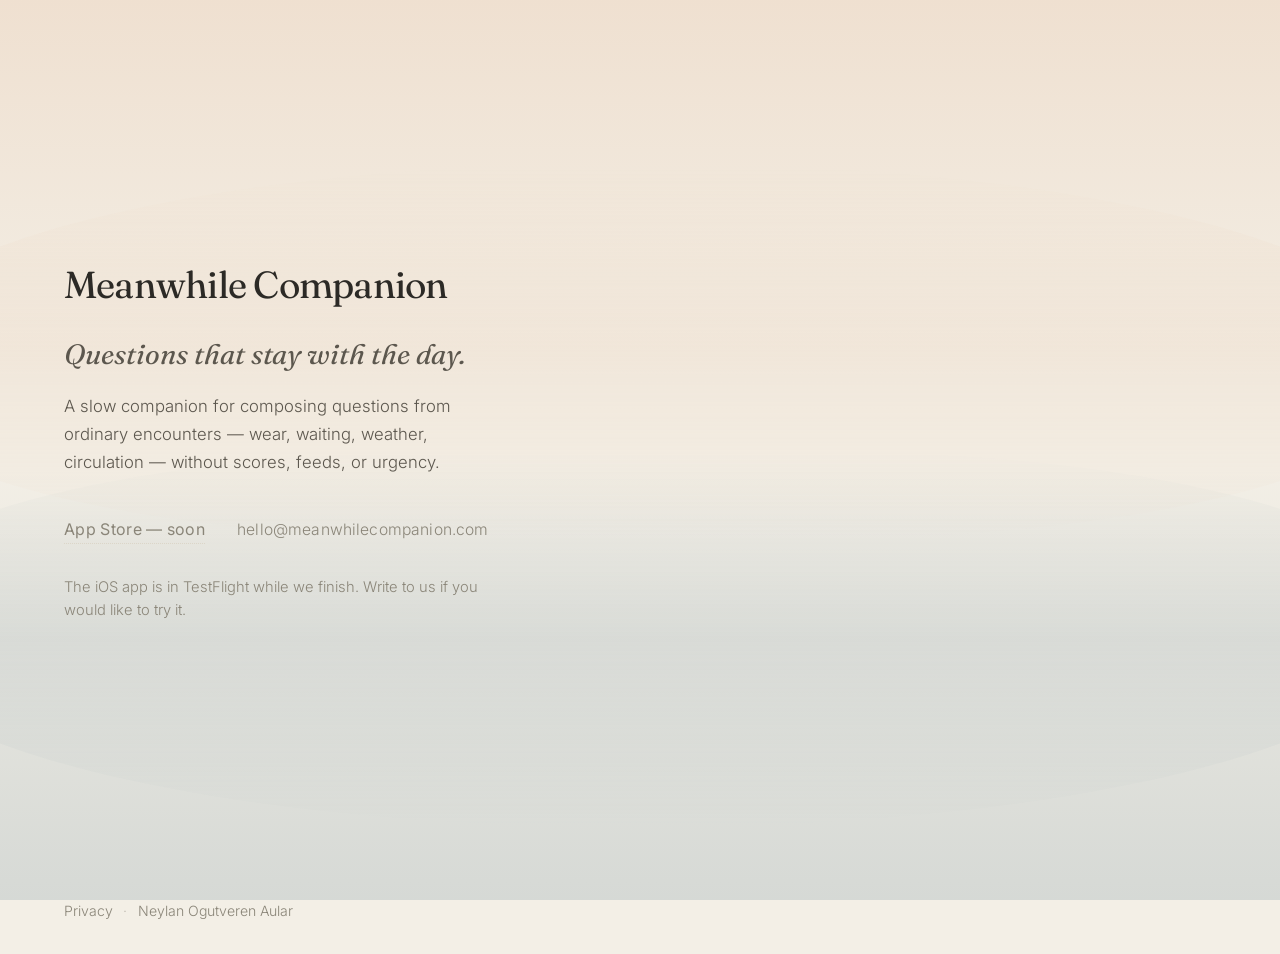
==== index.html @ e1fcdea3 "Add Meanwhile Companion site" ====
<!DOCTYPE html>
<html lang="en">
<head>
  <meta charset="UTF-8" />
  <meta name="viewport" content="width=device-width, initial-scale=1.0" />
  <title>Meanwhile Companion</title>
  <meta name="description" content="Meanwhile Companion — a slow practice of composing questions from ordinary encounters." />
  <meta name="author" content="Neylan Ogutveren Aular" />
  <meta name="robots" content="index, follow" />
  <link rel="canonical" href="https://meanwhilecompanion.com/" />
  <link rel="icon" href="favicon.svg" type="image/svg+xml" />

  <meta property="og:type" content="website" />
  <meta property="og:site_name" content="Meanwhile Companion" />
  <meta property="og:title" content="Meanwhile Companion" />
  <meta property="og:description" content="A slow practice of composing questions from ordinary encounters." />
  <meta property="og:url" content="https://meanwhilecompanion.com/" />
  <meta property="og:image" content="https://meanwhilecompanion.com/social/og-1200x630.png" />
  <meta name="twitter:card" content="summary_large_image" />
  <meta name="twitter:title" content="Meanwhile Companion" />
  <meta name="twitter:description" content="A slow practice of composing questions from ordinary encounters." />
  <meta name="twitter:image" content="https://meanwhilecompanion.com/social/og-1200x630.png" />

  <link rel="preconnect" href="https://fonts.googleapis.com" />
  <link rel="preconnect" href="https://fonts.gstatic.com" crossorigin />
  <link href="https://fonts.googleapis.com/css2?family=Fraunces:ital,opsz,wght@0,9..144,400;0,9..144,500;1,9..144,400&family=Inter:wght@300;400;500&display=swap" rel="stylesheet" />
  <link rel="stylesheet" href="styles.css" />
</head>
<body>
  <a class="skip" href="#main">Skip to content</a>

  <div class="atmosphere" aria-hidden="true"></div>

  <main id="main" class="stage">
    <p class="brand">Meanwhile Companion</p>
    <h1 class="headline">Questions that stay with the day.</h1>
    <p class="support">
      A slow companion for composing questions from ordinary encounters —
      wear, waiting, weather, circulation — without scores, feeds, or urgency.
    </p>

    <div class="actions">
      <!-- Replace href when the App Store listing is live -->
      <a class="cta cta-soon" id="app-store" href="#soon" aria-disabled="true">
        App Store — soon
      </a>
      <a class="cta-faint" href="mailto:hello@meanwhilecompanion.com">hello@meanwhilecompanion.com</a>
    </div>

    <p class="note" id="soon">
      The iOS app is in TestFlight while we finish. Write to us if you would like to try it.
    </p>
  </main>

  <footer class="foot">
    <a href="/privacy.html">Privacy</a>
    <span class="sep" aria-hidden="true">·</span>
    <a href="https://neylanaular.com/">Neylan Ogutveren Aular</a>
  </footer>
</body>
</html>
---- styles.css ----
/* Meanwhile Companion — public site
   One composition. Brand first. Paper atmosphere. No dashboard. */

:root {
  --paper: #f3efe6;
  --paper-deep: #e8e2d4;
  --ink: #2c2a26;
  --ink-soft: #5c574e;
  --faint: #8a8578;
  --peach: #e8c4a8;
  --slate: #8aa0aa;
  --hairline: #dcd6c8;

  --serif: "Fraunces", Georgia, "Times New Roman", serif;
  --sans: "Inter", system-ui, -apple-system, sans-serif;
}

* { box-sizing: border-box; }

html, body {
  margin: 0;
  min-height: 100%;
}

body {
  font-family: var(--sans);
  font-weight: 300;
  color: var(--ink);
  background: var(--paper);
  line-height: 1.55;
  -webkit-font-smoothing: antialiased;
  position: relative;
  overflow-x: hidden;
}

.skip {
  position: absolute;
  left: -999px;
  top: 0;
  background: var(--ink);
  color: var(--paper);
  padding: 0.5rem 1rem;
  z-index: 10;
}
.skip:focus { left: 1rem; top: 1rem; }

/* Soft temporal layers behind the type — atmosphere, not a card */
.atmosphere {
  position: fixed;
  inset: 0;
  z-index: 0;
  pointer-events: none;
  background:
    linear-gradient(180deg, rgba(232, 196, 168, 0.35) 0%, transparent 42%),
    linear-gradient(0deg, rgba(138, 160, 170, 0.28) 0%, transparent 48%),
    var(--paper);
}
.atmosphere::before,
.atmosphere::after {
  content: "";
  position: absolute;
  left: -10%;
  right: -10%;
  height: 42%;
  opacity: 0.45;
  filter: blur(0.5px);
}
.atmosphere::before {
  top: 18%;
  background: linear-gradient(180deg, transparent, rgba(232, 196, 168, 0.4), transparent);
  border-radius: 50% 50% 40% 40%;
  animation: drift 28s ease-in-out infinite alternate;
}
.atmosphere::after {
  bottom: 8%;
  background: linear-gradient(0deg, transparent, rgba(138, 160, 170, 0.35), transparent);
  border-radius: 40% 40% 50% 50%;
  animation: drift 34s ease-in-out infinite alternate-reverse;
}

@keyframes drift {
  from { transform: translateY(0); }
  to { transform: translateY(12px); }
}

@media (prefers-reduced-motion: reduce) {
  .atmosphere::before,
  .atmosphere::after { animation: none; }
}

.stage {
  position: relative;
  z-index: 1;
  min-height: 100vh;
  min-height: 100dvh;
  display: flex;
  flex-direction: column;
  justify-content: center;
  padding: clamp(2.5rem, 8vw, 5rem) clamp(1.5rem, 6vw, 4rem) 6rem;
  max-width: 40rem;
}

.brand {
  font-family: var(--serif);
  font-size: clamp(1.75rem, 1.2rem + 2vw, 2.35rem);
  font-weight: 400;
  letter-spacing: -0.02em;
  margin: 0 0 1.75rem;
  line-height: 1.2;
  opacity: 0;
  animation: arrive 1.6s ease forwards;
}

.headline {
  font-family: var(--serif);
  font-weight: 400;
  font-style: italic;
  font-size: clamp(1.35rem, 1.1rem + 1.2vw, 1.75rem);
  line-height: 1.35;
  color: var(--ink-soft);
  margin: 0 0 1.25rem;
  opacity: 0;
  animation: arrive 1.6s ease 0.25s forwards;
}

.support {
  margin: 0;
  max-width: 28rem;
  font-size: 1.05rem;
  line-height: 1.65;
  color: var(--ink-soft);
  opacity: 0;
  animation: arrive 1.6s ease 0.5s forwards;
}

.actions {
  margin-top: 2.5rem;
  display: flex;
  flex-wrap: wrap;
  gap: 1.25rem 2rem;
  align-items: baseline;
  opacity: 0;
  animation: arrive 1.6s ease 0.75s forwards;
}

.cta {
  font-family: var(--sans);
  font-weight: 400;
  font-size: 1rem;
  color: var(--ink);
  text-decoration: none;
  letter-spacing: 0.02em;
  border-bottom: 1px solid var(--ink);
  padding-bottom: 0.1rem;
  transition: color 0.25s ease, border-color 0.25s ease;
}
.cta:hover { color: var(--ink-soft); border-color: var(--faint); }

.cta-soon {
  border-bottom-style: dotted;
  color: var(--faint);
  border-color: var(--hairline);
  pointer-events: none;
}

.cta-faint {
  font-size: 0.98rem;
  color: var(--faint);
  text-decoration: none;
  letter-spacing: 0.01em;
  transition: color 0.25s ease;
}
.cta-faint:hover { color: var(--ink); }

.note {
  margin: 2rem 0 0;
  max-width: 26rem;
  font-size: 0.92rem;
  line-height: 1.55;
  color: var(--faint);
  opacity: 0;
  animation: arrive 1.6s ease 1s forwards;
}

.foot {
  position: relative;
  z-index: 1;
  padding: 0 clamp(1.5rem, 6vw, 4rem) 2rem;
  font-size: 0.88rem;
  color: var(--faint);
  display: flex;
  flex-wrap: wrap;
  gap: 0.5rem 0.65rem;
  align-items: center;
}
.foot a {
  color: inherit;
  text-decoration: none;
}
.foot a:hover { color: var(--ink-soft); }
.sep { opacity: 0.5; }

@keyframes arrive {
  from { opacity: 0; transform: translateY(8px); }
  to { opacity: 1; transform: translateY(0); }
}

@media (prefers-reduced-motion: reduce) {
  .brand, .headline, .support, .actions, .note {
    opacity: 1;
    animation: none;
    transform: none;
  }
}
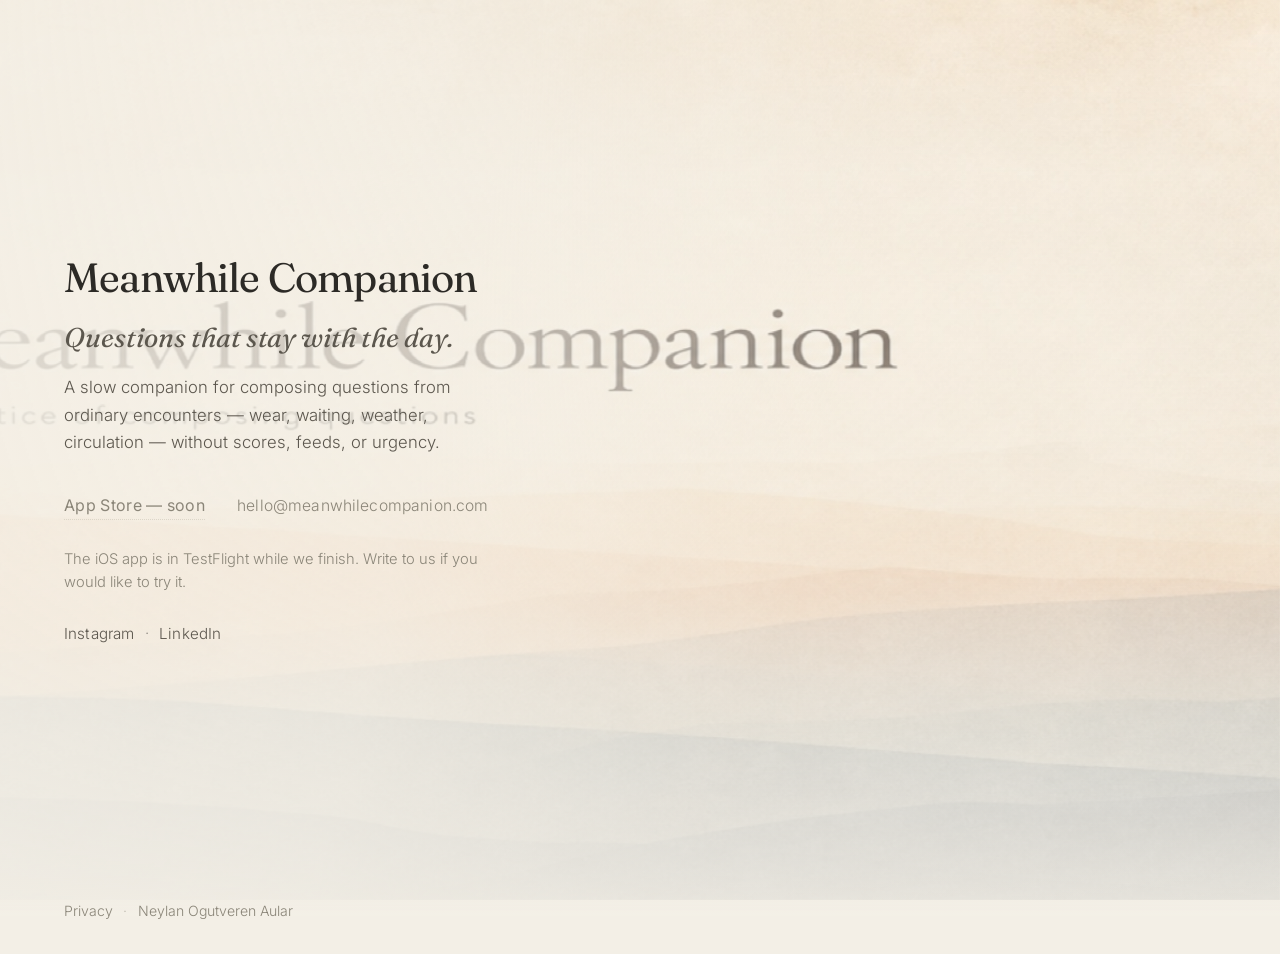
==== commit a2068a1b: "Show social art on the landing page with Instagram and LinkedIn. Co-authored-by: Cursor <cursoragent" ====
--- a/index.html
+++ b/index.html
@@ -29,7 +29,20 @@
 <body>
   <a class="skip" href="#main">Skip to content</a>
 
-  <div class="atmosphere" aria-hidden="true"></div>
+  <div class="hero" aria-hidden="true">
+    <picture>
+      <source media="(max-width: 720px)" srcset="social/square.jpg" />
+      <img
+        class="hero-art"
+        src="social/hero.jpg"
+        alt=""
+        width="1600"
+        height="840"
+        fetchpriority="high"
+      />
+    </picture>
+    <div class="hero-fade"></div>
+  </div>
 
   <main id="main" class="stage">
     <p class="brand">Meanwhile Companion</p>
@@ -50,6 +63,12 @@
     <p class="note" id="soon">
       The iOS app is in TestFlight while we finish. Write to us if you would like to try it.
     </p>
+
+    <nav class="social" aria-label="Elsewhere">
+      <a href="https://www.instagram.com/meanwhilecompanion/" rel="noopener noreferrer" target="_blank">Instagram</a>
+      <span class="sep" aria-hidden="true">·</span>
+      <a href="https://www.linkedin.com/company/meanwhile-companion" rel="noopener noreferrer" target="_blank">LinkedIn</a>
+    </nav>
   </main>
 
   <footer class="foot">
--- a/styles.css
+++ b/styles.css
@@ -1,14 +1,11 @@
 /* Meanwhile Companion — public site
-   One composition. Brand first. Paper atmosphere. No dashboard. */
+   One composition. Brand first. Social art as full-bleed plane. */
 
 :root {
   --paper: #f3efe6;
-  --paper-deep: #e8e2d4;
   --ink: #2c2a26;
   --ink-soft: #5c574e;
   --faint: #8a8578;
-  --peach: #e8c4a8;
-  --slate: #8aa0aa;
   --hairline: #dcd6c8;
 
   --serif: "Fraunces", Georgia, "Times New Roman", serif;
@@ -44,48 +41,42 @@
 }
 .skip:focus { left: 1rem; top: 1rem; }
 
-/* Soft temporal layers behind the type — atmosphere, not a card */
-.atmosphere {
+/* Full-bleed social art — the visual plane for the first viewport */
+.hero {
   position: fixed;
   inset: 0;
   z-index: 0;
   pointer-events: none;
+  overflow: hidden;
+  background: var(--paper);
+}
+
+.hero-art {
+  position: absolute;
+  inset: 0;
+  width: 100%;
+  height: 100%;
+  object-fit: cover;
+  object-position: center 42%;
+  animation: settle 2.4s ease both;
+}
+
+.hero-fade {
+  position: absolute;
+  inset: 0;
   background:
-    linear-gradient(180deg, rgba(232, 196, 168, 0.35) 0%, transparent 42%),
-    linear-gradient(0deg, rgba(138, 160, 170, 0.28) 0%, transparent 48%),
-    var(--paper);
-}
-.atmosphere::before,
-.atmosphere::after {
-  content: "";
-  position: absolute;
-  left: -10%;
-  right: -10%;
-  height: 42%;
-  opacity: 0.45;
-  filter: blur(0.5px);
-}
-.atmosphere::before {
-  top: 18%;
-  background: linear-gradient(180deg, transparent, rgba(232, 196, 168, 0.4), transparent);
-  border-radius: 50% 50% 40% 40%;
-  animation: drift 28s ease-in-out infinite alternate;
-}
-.atmosphere::after {
-  bottom: 8%;
-  background: linear-gradient(0deg, transparent, rgba(138, 160, 170, 0.35), transparent);
-  border-radius: 40% 40% 50% 50%;
-  animation: drift 34s ease-in-out infinite alternate-reverse;
-}
-
-@keyframes drift {
-  from { transform: translateY(0); }
-  to { transform: translateY(12px); }
-}
-
-@media (prefers-reduced-motion: reduce) {
-  .atmosphere::before,
-  .atmosphere::after { animation: none; }
+    linear-gradient(
+      180deg,
+      rgba(243, 239, 230, 0.12) 0%,
+      rgba(243, 239, 230, 0.28) 38%,
+      rgba(243, 239, 230, 0.82) 68%,
+      rgba(243, 239, 230, 0.96) 100%
+    );
+}
+
+@keyframes settle {
+  from { opacity: 0; transform: scale(1.03); }
+  to { opacity: 1; transform: scale(1); }
 }
 
 .stage {
@@ -95,32 +86,32 @@
   min-height: 100dvh;
   display: flex;
   flex-direction: column;
-  justify-content: center;
-  padding: clamp(2.5rem, 8vw, 5rem) clamp(1.5rem, 6vw, 4rem) 6rem;
+  justify-content: flex-end;
+  padding: clamp(2.5rem, 8vw, 5rem) clamp(1.5rem, 6vw, 4rem) 2.5rem;
   max-width: 40rem;
 }
 
 .brand {
   font-family: var(--serif);
-  font-size: clamp(1.75rem, 1.2rem + 2vw, 2.35rem);
+  font-size: clamp(1.85rem, 1.25rem + 2.2vw, 2.55rem);
   font-weight: 400;
   letter-spacing: -0.02em;
-  margin: 0 0 1.75rem;
-  line-height: 1.2;
-  opacity: 0;
-  animation: arrive 1.6s ease forwards;
+  margin: 0 0 1.1rem;
+  line-height: 1.15;
+  opacity: 0;
+  animation: arrive 1.5s ease 0.15s forwards;
 }
 
 .headline {
   font-family: var(--serif);
   font-weight: 400;
   font-style: italic;
-  font-size: clamp(1.35rem, 1.1rem + 1.2vw, 1.75rem);
+  font-size: clamp(1.3rem, 1.05rem + 1.1vw, 1.7rem);
   line-height: 1.35;
   color: var(--ink-soft);
-  margin: 0 0 1.25rem;
-  opacity: 0;
-  animation: arrive 1.6s ease 0.25s forwards;
+  margin: 0 0 1.15rem;
+  opacity: 0;
+  animation: arrive 1.5s ease 0.35s forwards;
 }
 
 .support {
@@ -130,17 +121,17 @@
   line-height: 1.65;
   color: var(--ink-soft);
   opacity: 0;
-  animation: arrive 1.6s ease 0.5s forwards;
+  animation: arrive 1.5s ease 0.55s forwards;
 }
 
 .actions {
-  margin-top: 2.5rem;
+  margin-top: 2.25rem;
   display: flex;
   flex-wrap: wrap;
-  gap: 1.25rem 2rem;
+  gap: 1.15rem 2rem;
   align-items: baseline;
   opacity: 0;
-  animation: arrive 1.6s ease 0.75s forwards;
+  animation: arrive 1.5s ease 0.75s forwards;
 }
 
 .cta {
@@ -173,14 +164,32 @@
 .cta-faint:hover { color: var(--ink); }
 
 .note {
-  margin: 2rem 0 0;
+  margin: 1.75rem 0 0;
   max-width: 26rem;
   font-size: 0.92rem;
   line-height: 1.55;
   color: var(--faint);
   opacity: 0;
-  animation: arrive 1.6s ease 1s forwards;
-}
+  animation: arrive 1.5s ease 0.95s forwards;
+}
+
+.social {
+  margin-top: 1.75rem;
+  display: flex;
+  flex-wrap: wrap;
+  gap: 0.45rem 0.65rem;
+  align-items: center;
+  font-size: 0.95rem;
+  opacity: 0;
+  animation: arrive 1.5s ease 1.1s forwards;
+}
+.social a {
+  color: var(--ink-soft);
+  text-decoration: none;
+  letter-spacing: 0.01em;
+  transition: color 0.25s ease;
+}
+.social a:hover { color: var(--ink); }
 
 .foot {
   position: relative;
@@ -192,6 +201,7 @@
   flex-wrap: wrap;
   gap: 0.5rem 0.65rem;
   align-items: center;
+  background: linear-gradient(180deg, transparent, var(--paper) 30%);
 }
 .foot a {
   color: inherit;
@@ -206,9 +216,38 @@
 }
 
 @media (prefers-reduced-motion: reduce) {
-  .brand, .headline, .support, .actions, .note {
+  .hero-art {
+    animation: none;
+    opacity: 1;
+    transform: none;
+  }
+  .brand, .headline, .support, .actions, .note, .social {
     opacity: 1;
     animation: none;
     transform: none;
   }
 }
+
+@media (min-width: 900px) {
+  .hero-art { object-position: center 38%; }
+  .hero-fade {
+    background:
+      linear-gradient(
+        105deg,
+        rgba(243, 239, 230, 0.88) 0%,
+        rgba(243, 239, 230, 0.72) 36%,
+        rgba(243, 239, 230, 0.28) 62%,
+        rgba(243, 239, 230, 0.12) 100%
+      ),
+      linear-gradient(
+        180deg,
+        transparent 0%,
+        rgba(243, 239, 230, 0.35) 55%,
+        rgba(243, 239, 230, 0.9) 100%
+      );
+  }
+  .stage {
+    justify-content: center;
+    padding-bottom: 5rem;
+  }
+}
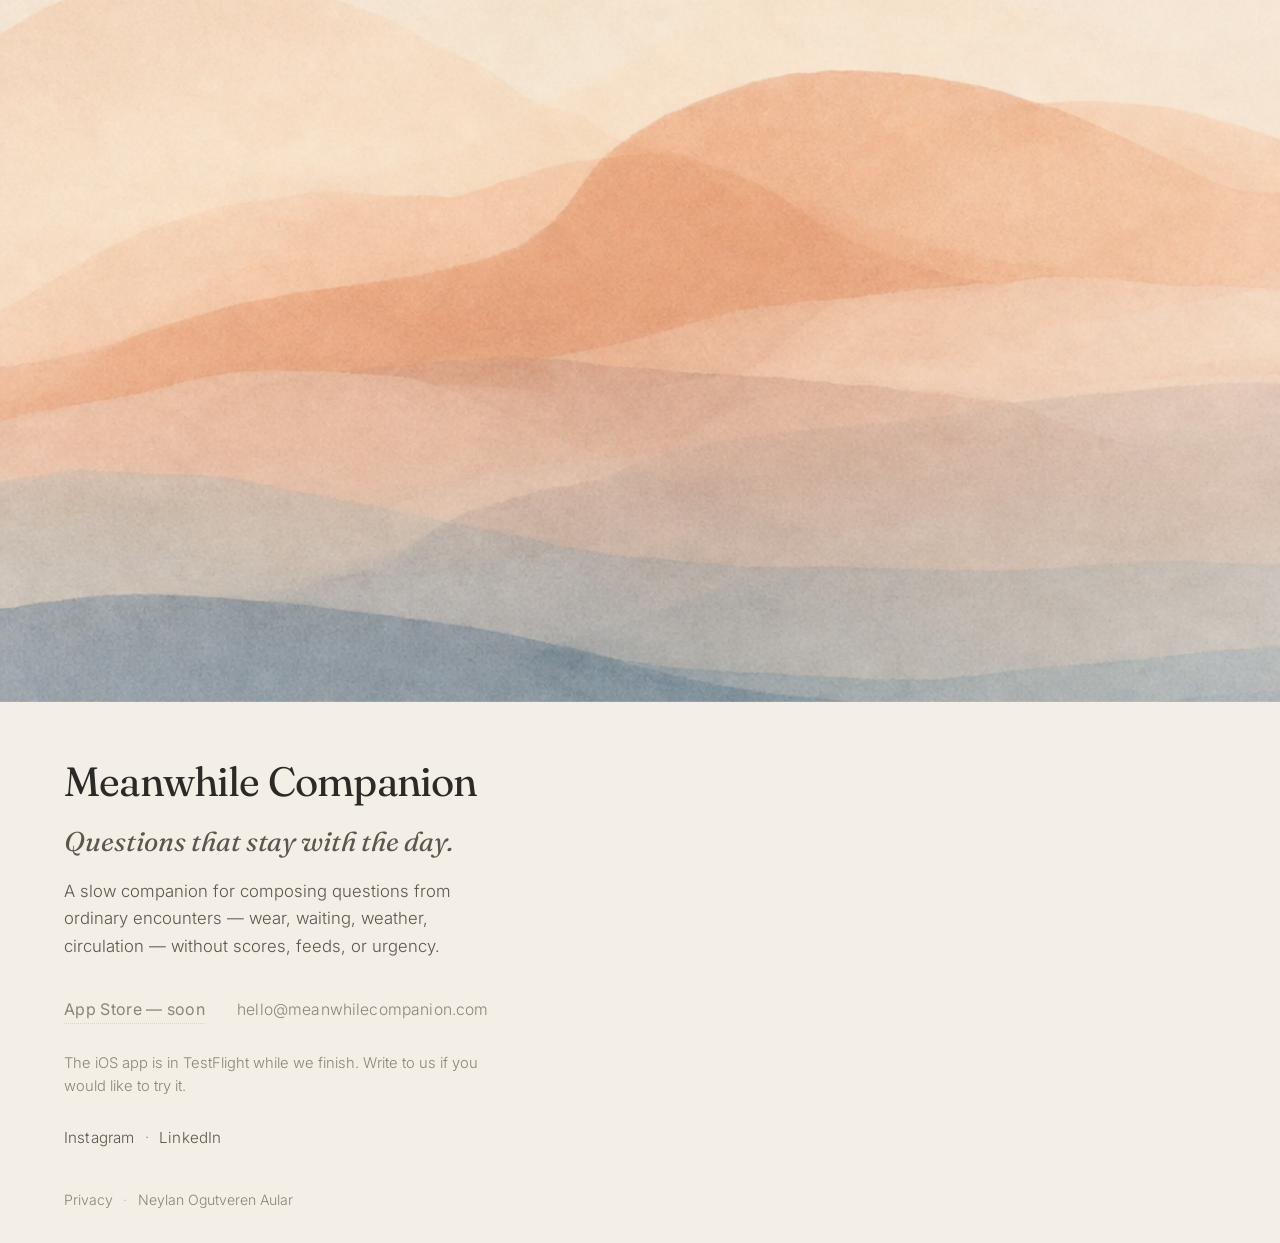
==== commit 24c12b31: "Use text-free art below the fold and drop the color wash. Co-authored-by: Cursor <cursoragent@cursor" ====
--- a/index.html
+++ b/index.html
@@ -29,20 +29,16 @@
 <body>
   <a class="skip" href="#main">Skip to content</a>
 
-  <div class="hero" aria-hidden="true">
-    <picture>
-      <source media="(max-width: 720px)" srcset="social/square.jpg" />
-      <img
-        class="hero-art"
-        src="social/hero.jpg"
-        alt=""
-        width="1600"
-        height="840"
-        fetchpriority="high"
-      />
-    </picture>
-    <div class="hero-fade"></div>
-  </div>
+  <header class="visual">
+    <img
+      class="visual-art"
+      src="social/layers.jpg"
+      alt=""
+      width="1400"
+      height="1400"
+      fetchpriority="high"
+    />
+  </header>
 
   <main id="main" class="stage">
     <p class="brand">Meanwhile Companion</p>
--- a/styles.css
+++ b/styles.css
@@ -1,5 +1,5 @@
 /* Meanwhile Companion — public site
-   One composition. Brand first. Social art as full-bleed plane. */
+   Art without text. No wash over the image. Type sits below. */
 
 :root {
   --paper: #f3efe6;
@@ -26,8 +26,6 @@
   background: var(--paper);
   line-height: 1.55;
   -webkit-font-smoothing: antialiased;
-  position: relative;
-  overflow-x: hidden;
 }
 
 .skip {
@@ -41,53 +39,31 @@
 }
 .skip:focus { left: 1rem; top: 1rem; }
 
-/* Full-bleed social art — the visual plane for the first viewport */
-.hero {
-  position: fixed;
-  inset: 0;
-  z-index: 0;
-  pointer-events: none;
+/* Full-bleed art plane — no overlay, no baked-in type */
+.visual {
+  margin: 0;
+  width: 100%;
+  height: min(72vh, 42rem);
   overflow: hidden;
-  background: var(--paper);
-}
-
-.hero-art {
-  position: absolute;
-  inset: 0;
+  background: #e8d8c8;
+}
+
+.visual-art {
+  display: block;
   width: 100%;
   height: 100%;
   object-fit: cover;
-  object-position: center 42%;
-  animation: settle 2.4s ease both;
-}
-
-.hero-fade {
-  position: absolute;
-  inset: 0;
-  background:
-    linear-gradient(
-      180deg,
-      rgba(243, 239, 230, 0.12) 0%,
-      rgba(243, 239, 230, 0.28) 38%,
-      rgba(243, 239, 230, 0.82) 68%,
-      rgba(243, 239, 230, 0.96) 100%
-    );
+  object-position: center 45%;
+  animation: settle 2.2s ease both;
 }
 
 @keyframes settle {
-  from { opacity: 0; transform: scale(1.03); }
-  to { opacity: 1; transform: scale(1); }
+  from { opacity: 0; }
+  to { opacity: 1; }
 }
 
 .stage {
-  position: relative;
-  z-index: 1;
-  min-height: 100vh;
-  min-height: 100dvh;
-  display: flex;
-  flex-direction: column;
-  justify-content: flex-end;
-  padding: clamp(2.5rem, 8vw, 5rem) clamp(1.5rem, 6vw, 4rem) 2.5rem;
+  padding: clamp(2.25rem, 6vw, 3.5rem) clamp(1.5rem, 6vw, 4rem) 2.5rem;
   max-width: 40rem;
 }
 
@@ -99,7 +75,7 @@
   margin: 0 0 1.1rem;
   line-height: 1.15;
   opacity: 0;
-  animation: arrive 1.5s ease 0.15s forwards;
+  animation: arrive 1.4s ease 0.1s forwards;
 }
 
 .headline {
@@ -111,7 +87,7 @@
   color: var(--ink-soft);
   margin: 0 0 1.15rem;
   opacity: 0;
-  animation: arrive 1.5s ease 0.35s forwards;
+  animation: arrive 1.4s ease 0.25s forwards;
 }
 
 .support {
@@ -121,7 +97,7 @@
   line-height: 1.65;
   color: var(--ink-soft);
   opacity: 0;
-  animation: arrive 1.5s ease 0.55s forwards;
+  animation: arrive 1.4s ease 0.4s forwards;
 }
 
 .actions {
@@ -131,7 +107,7 @@
   gap: 1.15rem 2rem;
   align-items: baseline;
   opacity: 0;
-  animation: arrive 1.5s ease 0.75s forwards;
+  animation: arrive 1.4s ease 0.55s forwards;
 }
 
 .cta {
@@ -170,7 +146,7 @@
   line-height: 1.55;
   color: var(--faint);
   opacity: 0;
-  animation: arrive 1.5s ease 0.95s forwards;
+  animation: arrive 1.4s ease 0.7s forwards;
 }
 
 .social {
@@ -181,7 +157,7 @@
   align-items: center;
   font-size: 0.95rem;
   opacity: 0;
-  animation: arrive 1.5s ease 1.1s forwards;
+  animation: arrive 1.4s ease 0.85s forwards;
 }
 .social a {
   color: var(--ink-soft);
@@ -192,8 +168,6 @@
 .social a:hover { color: var(--ink); }
 
 .foot {
-  position: relative;
-  z-index: 1;
   padding: 0 clamp(1.5rem, 6vw, 4rem) 2rem;
   font-size: 0.88rem;
   color: var(--faint);
@@ -201,7 +175,6 @@
   flex-wrap: wrap;
   gap: 0.5rem 0.65rem;
   align-items: center;
-  background: linear-gradient(180deg, transparent, var(--paper) 30%);
 }
 .foot a {
   color: inherit;
@@ -211,16 +184,12 @@
 .sep { opacity: 0.5; }
 
 @keyframes arrive {
-  from { opacity: 0; transform: translateY(8px); }
+  from { opacity: 0; transform: translateY(6px); }
   to { opacity: 1; transform: translateY(0); }
 }
 
 @media (prefers-reduced-motion: reduce) {
-  .hero-art {
-    animation: none;
-    opacity: 1;
-    transform: none;
-  }
+  .visual-art { animation: none; opacity: 1; }
   .brand, .headline, .support, .actions, .note, .social {
     opacity: 1;
     animation: none;
@@ -229,25 +198,7 @@
 }
 
 @media (min-width: 900px) {
-  .hero-art { object-position: center 38%; }
-  .hero-fade {
-    background:
-      linear-gradient(
-        105deg,
-        rgba(243, 239, 230, 0.88) 0%,
-        rgba(243, 239, 230, 0.72) 36%,
-        rgba(243, 239, 230, 0.28) 62%,
-        rgba(243, 239, 230, 0.12) 100%
-      ),
-      linear-gradient(
-        180deg,
-        transparent 0%,
-        rgba(243, 239, 230, 0.35) 55%,
-        rgba(243, 239, 230, 0.9) 100%
-      );
+  .visual {
+    height: min(78vh, 48rem);
   }
-  .stage {
-    justify-content: center;
-    padding-bottom: 5rem;
-  }
-}
+}
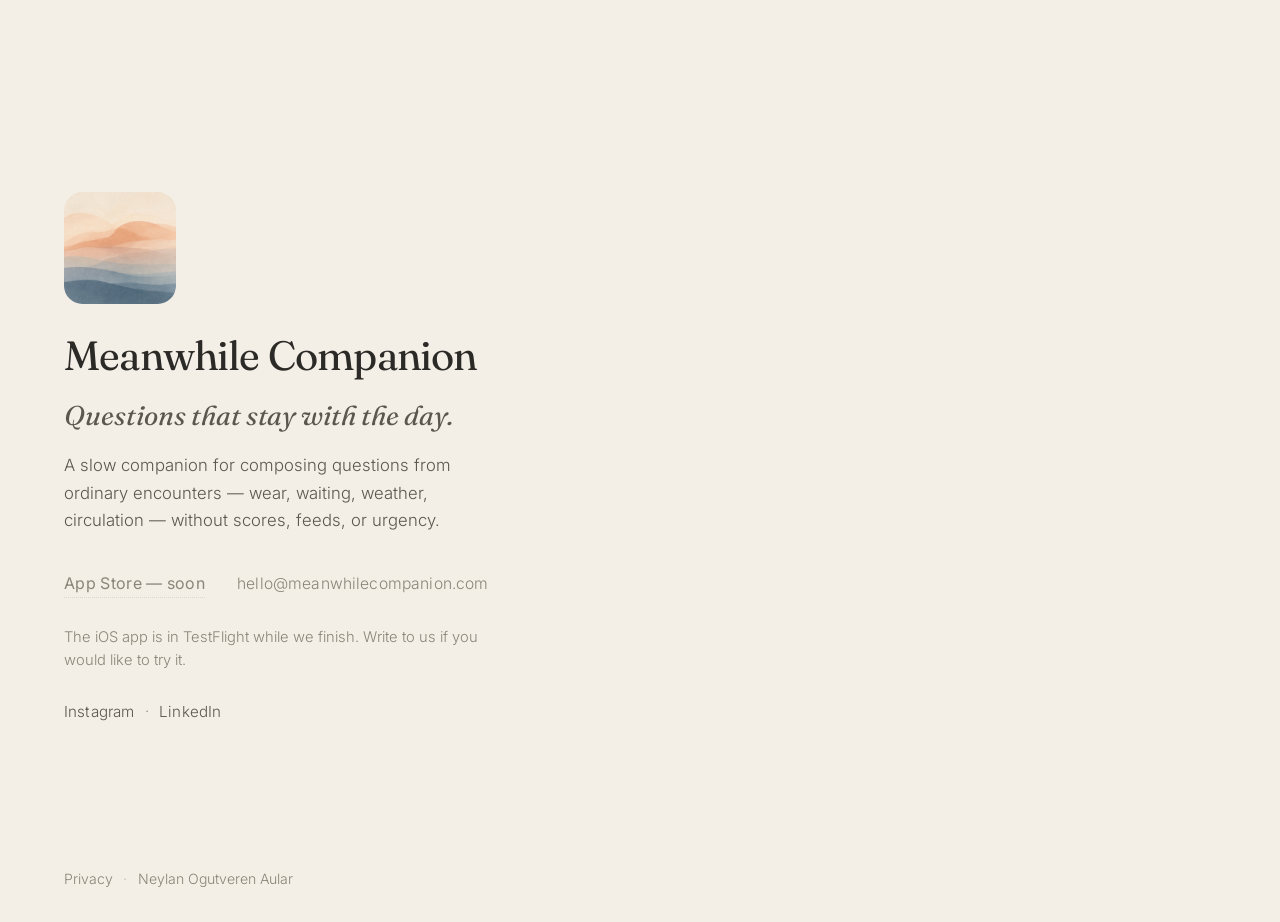
==== commit 532c5b11: "Use the app art as a logo mark, not a background. Co-authored-by: Cursor <cursoragent@cursor.com>" ====
--- a/index.html
+++ b/index.html
@@ -29,18 +29,15 @@
 <body>
   <a class="skip" href="#main">Skip to content</a>
 
-  <header class="visual">
+  <main id="main" class="stage">
     <img
-      class="visual-art"
+      class="logo"
       src="social/layers.jpg"
       alt=""
-      width="1400"
-      height="1400"
-      fetchpriority="high"
+      width="112"
+      height="112"
     />
-  </header>
 
-  <main id="main" class="stage">
     <p class="brand">Meanwhile Companion</p>
     <h1 class="headline">Questions that stay with the day.</h1>
     <p class="support">
--- a/styles.css
+++ b/styles.css
@@ -1,5 +1,5 @@
 /* Meanwhile Companion — public site
-   Art without text. No wash over the image. Type sits below. */
+   Logo mark + type. No background image. */
 
 :root {
   --paper: #f3efe6;
@@ -39,32 +39,25 @@
 }
 .skip:focus { left: 1rem; top: 1rem; }
 
-/* Full-bleed art plane — no overlay, no baked-in type */
-.visual {
-  margin: 0;
-  width: 100%;
-  height: min(72vh, 42rem);
-  overflow: hidden;
-  background: #e8d8c8;
+.stage {
+  min-height: 100vh;
+  min-height: 100dvh;
+  display: flex;
+  flex-direction: column;
+  justify-content: center;
+  padding: clamp(2.5rem, 8vw, 5rem) clamp(1.5rem, 6vw, 4rem) 4rem;
+  max-width: 40rem;
 }
 
-.visual-art {
+.logo {
   display: block;
-  width: 100%;
-  height: 100%;
-  object-fit: cover;
-  object-position: center 45%;
-  animation: settle 2.2s ease both;
-}
-
-@keyframes settle {
-  from { opacity: 0; }
-  to { opacity: 1; }
-}
-
-.stage {
-  padding: clamp(2.25rem, 6vw, 3.5rem) clamp(1.5rem, 6vw, 4rem) 2.5rem;
-  max-width: 40rem;
+  width: clamp(5.5rem, 4.5rem + 4vw, 7rem);
+  height: auto;
+  aspect-ratio: 1;
+  margin: 0 0 1.75rem;
+  border-radius: 1.15rem;
+  opacity: 0;
+  animation: arrive 1.4s ease forwards;
 }
 
 .brand {
@@ -75,7 +68,7 @@
   margin: 0 0 1.1rem;
   line-height: 1.15;
   opacity: 0;
-  animation: arrive 1.4s ease 0.1s forwards;
+  animation: arrive 1.4s ease 0.12s forwards;
 }
 
 .headline {
@@ -87,7 +80,7 @@
   color: var(--ink-soft);
   margin: 0 0 1.15rem;
   opacity: 0;
-  animation: arrive 1.4s ease 0.25s forwards;
+  animation: arrive 1.4s ease 0.28s forwards;
 }
 
 .support {
@@ -97,7 +90,7 @@
   line-height: 1.65;
   color: var(--ink-soft);
   opacity: 0;
-  animation: arrive 1.4s ease 0.4s forwards;
+  animation: arrive 1.4s ease 0.42s forwards;
 }
 
 .actions {
@@ -107,7 +100,7 @@
   gap: 1.15rem 2rem;
   align-items: baseline;
   opacity: 0;
-  animation: arrive 1.4s ease 0.55s forwards;
+  animation: arrive 1.4s ease 0.56s forwards;
 }
 
 .cta {
@@ -157,7 +150,7 @@
   align-items: center;
   font-size: 0.95rem;
   opacity: 0;
-  animation: arrive 1.4s ease 0.85s forwards;
+  animation: arrive 1.4s ease 0.84s forwards;
 }
 .social a {
   color: var(--ink-soft);
@@ -169,6 +162,7 @@
 
 .foot {
   padding: 0 clamp(1.5rem, 6vw, 4rem) 2rem;
+  margin-top: -2rem;
   font-size: 0.88rem;
   color: var(--faint);
   display: flex;
@@ -189,16 +183,9 @@
 }
 
 @media (prefers-reduced-motion: reduce) {
-  .visual-art { animation: none; opacity: 1; }
-  .brand, .headline, .support, .actions, .note, .social {
+  .logo, .brand, .headline, .support, .actions, .note, .social {
     opacity: 1;
     animation: none;
     transform: none;
   }
 }
-
-@media (min-width: 900px) {
-  .visual {
-    height: min(78vh, 48rem);
-  }
-}
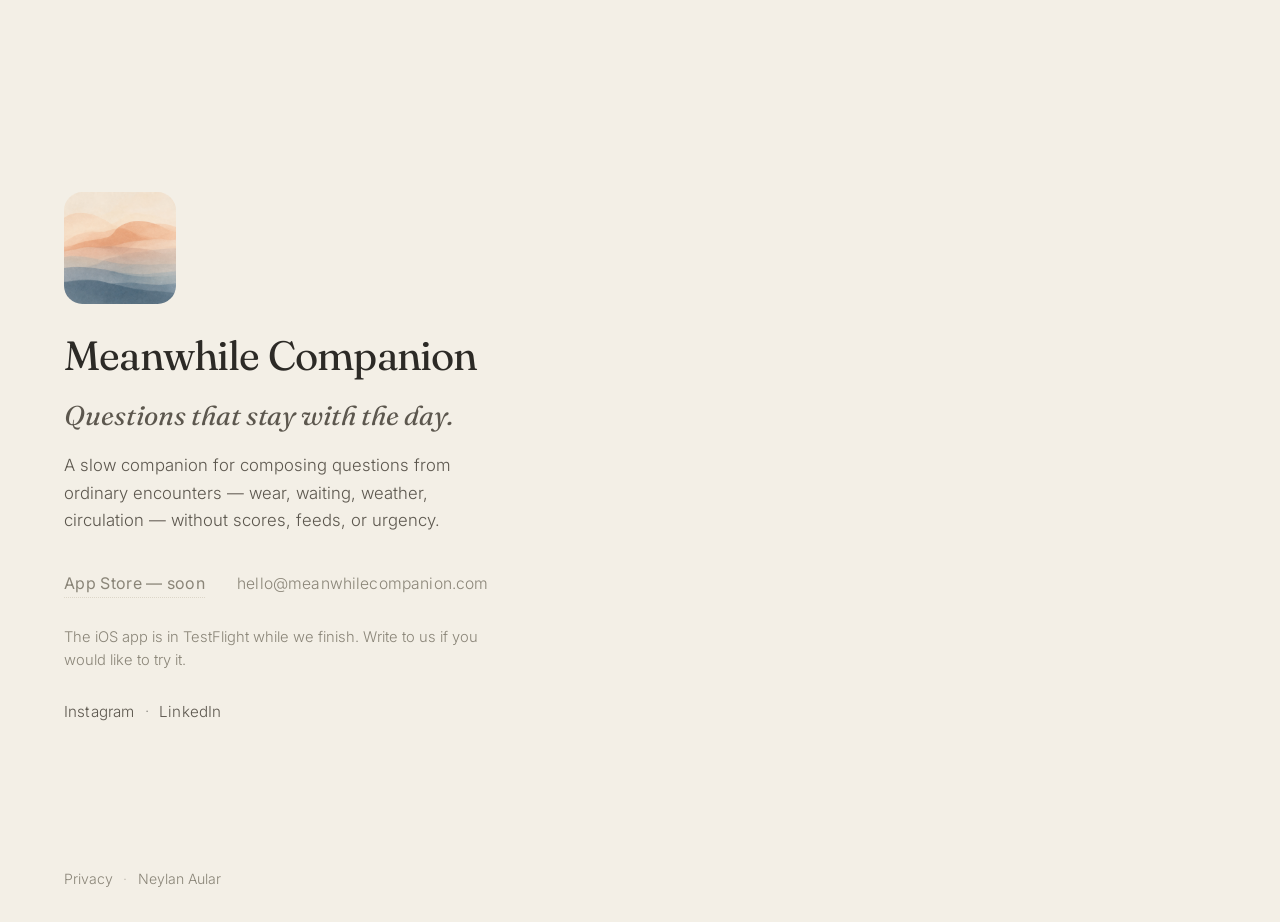
==== commit 2f410030: "Show the site credit as Neylan Aular. Co-authored-by: Cursor <cursoragent@cursor.com>" ====
--- a/index.html
+++ b/index.html
@@ -5,7 +5,7 @@
   <meta name="viewport" content="width=device-width, initial-scale=1.0" />
   <title>Meanwhile Companion</title>
   <meta name="description" content="Meanwhile Companion — a slow practice of composing questions from ordinary encounters." />
-  <meta name="author" content="Neylan Ogutveren Aular" />
+  <meta name="author" content="Neylan Aular" />
   <meta name="robots" content="index, follow" />
   <link rel="canonical" href="https://meanwhilecompanion.com/" />
   <link rel="icon" href="favicon.svg" type="image/svg+xml" />
@@ -67,7 +67,7 @@
   <footer class="foot">
     <a href="/privacy.html">Privacy</a>
     <span class="sep" aria-hidden="true">·</span>
-    <a href="https://neylanaular.com/">Neylan Ogutveren Aular</a>
+    <a href="https://neylanaular.com/">Neylan Aular</a>
   </footer>
 </body>
 </html>
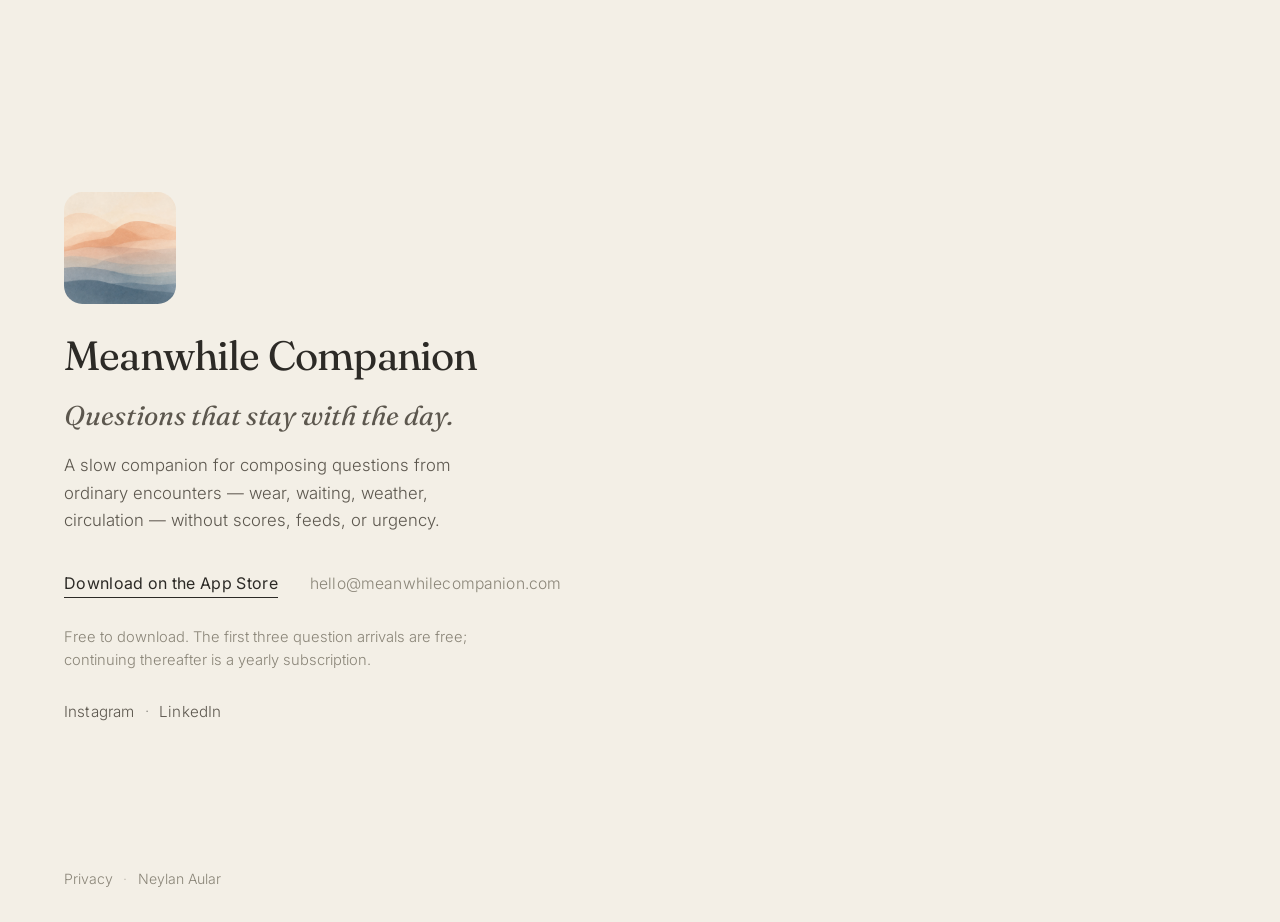
==== commit c25175d1: "Link the live App Store listing on the landing page. Replace the TestFlight placeholder with a free-" ====
--- a/index.html
+++ b/index.html
@@ -46,15 +46,20 @@
     </p>
 
     <div class="actions">
-      <!-- Replace href when the App Store listing is live -->
-      <a class="cta cta-soon" id="app-store" href="#soon" aria-disabled="true">
-        App Store — soon
+      <a
+        class="cta"
+        id="app-store"
+        href="https://apps.apple.com/app/id6791992091"
+        rel="noopener noreferrer"
+        target="_blank"
+      >
+        Download on the App Store
       </a>
       <a class="cta-faint" href="mailto:hello@meanwhilecompanion.com">hello@meanwhilecompanion.com</a>
     </div>
 
-    <p class="note" id="soon">
-      The iOS app is in TestFlight while we finish. Write to us if you would like to try it.
+    <p class="note">
+      Free to download. The first three question arrivals are free; continuing thereafter is a yearly subscription.
     </p>
 
     <nav class="social" aria-label="Elsewhere">
